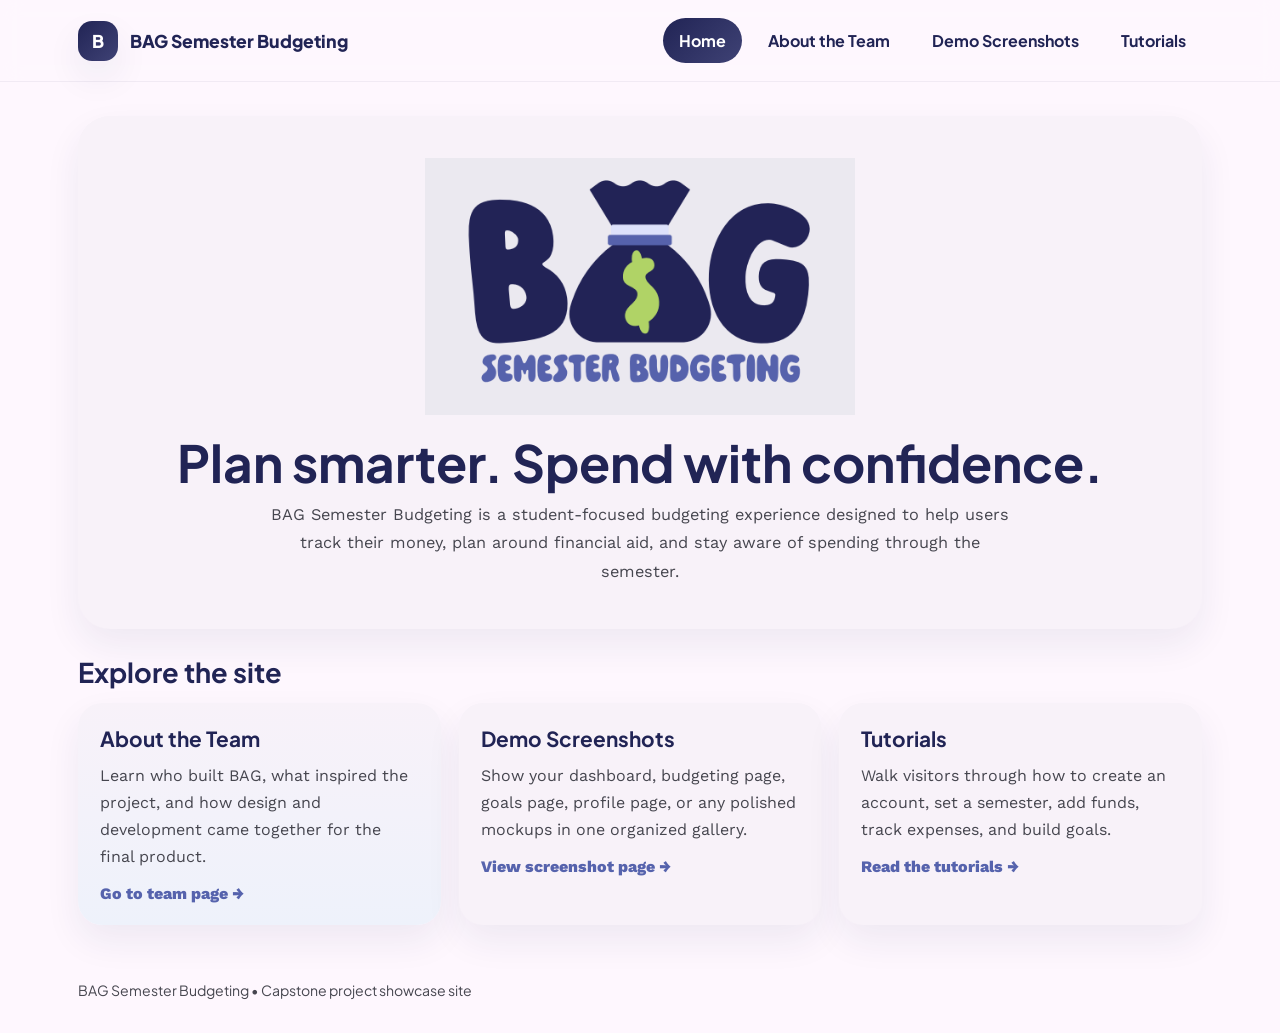
==== index.html @ ae292c99 "Remove button row from index.html Removed button row with links to team, demo screenshots, and tutor" ====
<!DOCTYPE html>
<html lang="en">
<head>
  <meta charset="UTF-8">
  <meta name="viewport" content="width=device-width, initial-scale=1.0">
  <title>BAG | Semester Budgeting</title>
  <link rel="stylesheet" href="styles.css">
</head>
<body>
  <header class="site-header">
    <nav class="navbar">
      <a class="brand" href="index.html">
        <span class="brand-badge">B</span>
        <span>BAG Semester Budgeting</span>
      </a>
      <div class="nav-links">
        <a class="active" href="index.html">Home</a>
        <a href="about.html">About the Team</a>
        <a href="screenshots.html">Demo Screenshots</a>
        <a href="tutorials.html">Tutorials</a>
      </div>
    </nav>
  </header>

  <main>
    <section class="hero">
      <img src="baglogomain.png" alt="BAG Semester Budgeting logo">
      <h1>Plan smarter. Spend with confidence.</h1>
      <p>
        BAG Semester Budgeting is a student-focused budgeting experience designed to help users track their money,
        plan around financial aid, and stay aware of spending through the semester.
      </p>
      
    </section>

    <section>
      <h2 class="section-title">Explore the site</h2>
      <div class="grid">
        <article class="card highlight">
          <h3>About the Team</h3>
          <p>
            Learn who built BAG, what inspired the project, and how design and development came together for the final product.
          </p>
          <a class="link" href="about.html">Go to team page →</a>
        </article>

        <article class="card">
          <h3>Demo Screenshots</h3>
          <p>
            Show your dashboard, budgeting page, goals page, profile page, or any polished mockups in one organized gallery.
          </p>
          <a class="link" href="screenshots.html">View screenshot page →</a>
        </article>

        <article class="card">
          <h3>Tutorials</h3>
          <p>
            Walk visitors through how to create an account, set a semester, add funds, track expenses, and build goals.
          </p>
          <a class="link" href="tutorials.html">Read the tutorials →</a>
        </article>
      </div>
    </section>
  </main>

  <footer class="footer">
    BAG Semester Budgeting • Capstone project showcase site
  </footer>
</body>
</html>
---- styles.css ----
@import url('https://fonts.googleapis.com/css2?family=Plus+Jakarta+Sans:wght@500;600;700;800&family=Work+Sans:wght@400;500;600;700&display=swap');

:root{
  --bg:#fef7fe;
  --surface:#f8f2f9;
  --surface-2:#f2ecf3;
  --surface-3:#e6e1e8;
  --primary:#212455;
  --primary-2:#3f4275;
  --accent:#5663AD;
  --green:#B0D365;
  --green-dark:#516e03;
  --text:#1d1b20;
  --muted:#46464f;
  --line:#ddd7df;
  --danger:#ba1a1a;
  --radius-sm:12px;
  --radius-md:16px;
  --radius-lg:24px;
  --radius-xl:32px;
  --pill:999px;
  --shadow-soft:0 16px 36px rgba(33,36,85,.07);
}

*{box-sizing:border-box}
html,body{margin:0;padding:0;background:var(--bg);color:var(--text);font-family:"Work Sans",system-ui,sans-serif;}
body{min-height:100vh;}
h1,h2,h3,h4,h5,h6,.brand,.button,.nav-links a,.hero-kicker,.footer{font-family:"Plus Jakarta Sans",system-ui,sans-serif;}
a{color:var(--accent);text-decoration:none}
a:hover{text-decoration:none}

.site-header{
  position:sticky;top:0;z-index:20;
  background:rgba(254,247,254,.88);
  backdrop-filter:blur(10px);
  border-bottom:1px solid rgba(33,36,85,.06);
}

.navbar{
  max-width:1180px;
  margin:0 auto;
  padding:18px 28px;
  display:flex;
  align-items:center;
  justify-content:space-between;
  gap:20px;
}

.brand{
  display:flex;align-items:center;gap:12px;
  color:var(--primary);font-weight:800;font-size:1.1rem;
}

.brand-badge{
  width:40px;height:40px;border-radius:14px;
  display:inline-flex;align-items:center;justify-content:center;
  background:linear-gradient(135deg,var(--primary),var(--primary-2));
  color:#fff;font-weight:800;
  box-shadow:var(--shadow-soft);
}

.nav-links{display:flex;align-items:center;gap:10px;flex-wrap:wrap;}
.nav-links a{
  color:var(--primary);
  padding:12px 16px;
  border-radius:var(--pill);
  font-weight:700;
  transition:all .18s ease;
}
.nav-links a:hover{background:#ece7ee;transform:translateY(-1px)}
.nav-links a.active{background:linear-gradient(135deg,var(--primary),var(--primary-2));color:#fff;}

main{max-width:1180px;margin:0 auto;padding:34px 28px 56px;}

.hero,.page-hero{
  background:var(--surface);
  border-radius:var(--radius-xl);
  box-shadow:var(--shadow-soft);
  padding:42px 34px;
  margin-bottom:26px;
}

.hero{
  text-align:center;
}

.hero img{
  display:block;
  width:min(100%, 430px);
  margin:0 auto 20px;
}

.hero-kicker{
  margin:0 0 10px;
  color:var(--accent);
  font-size:12px;
  font-weight:800;
  letter-spacing:.14em;
  text-transform:uppercase;
}

.hero h1,.page-hero h1{
  margin:0 0 12px;
  color:var(--primary);
  font-size:clamp(2rem,4vw,3.3rem);
  line-height:1.06;
}

.hero p,.page-hero p{
  max-width:760px;
  margin:0 auto;
  color:var(--muted);
  font-size:1.02rem;
  line-height:1.75;
}

.page-hero p{margin:0;max-width:800px;}

.button-row{
  margin-top:24px;
  display:flex;justify-content:center;gap:12px;flex-wrap:wrap;
}

.button{
  display:inline-flex;align-items:center;justify-content:center;gap:8px;
  padding:13px 20px;border-radius:var(--pill);
  font-weight:800;
  transition:transform .15s ease, filter .15s ease;
}
.button:hover{transform:translateY(-1px);filter:brightness(1.03)}
.button.primary{background:linear-gradient(135deg,var(--primary),var(--primary-2));color:#fff;}
.button.secondary{background:#ece7ee;color:var(--primary);}

.section-title{
  margin:0 0 14px;
  color:var(--primary);
  font-size:1.7rem;
}

.grid,.team-grid,.tutorial-list,.screenshot-grid{
  display:grid;
  gap:18px;
}

.grid{grid-template-columns:repeat(3,minmax(0,1fr));}
.team-grid{grid-template-columns:repeat(3,minmax(0,1fr));}
.screenshot-grid{grid-template-columns:repeat(2,minmax(0,1fr));}

.card,.person-card,.tutorial-step,.screenshot-card{
  background:var(--surface);
  border-radius:var(--radius-lg);
  padding:22px;
  box-shadow:var(--shadow-soft);
}

.card.highlight,.person-card.highlight,.screenshot-card.highlight{
  background:linear-gradient(180deg,#f8f2f9 0%, #eef2fb 100%);
}

.card h3,.person-card h3,.tutorial-step h3,.screenshot-card h3{
  margin:0 0 10px;
  color:var(--primary);
  font-size:1.3rem;
}

.card p,.person-card p,.tutorial-step p,.screenshot-card p{
  margin:0;
  color:var(--muted);
  line-height:1.7;
}

.link{
  display:inline-flex;
  margin-top:14px;
  font-weight:800;
}

.person-card small,.screenshot-label{
  display:inline-flex;
  margin-bottom:10px;
  padding:6px 10px;
  border-radius:999px;
  font-size:.78rem;
  font-weight:700;
  background:rgba(176,211,101,.2);
  color:var(--green-dark);
}

.tutorial-list{grid-template-columns:1fr;}
.tutorial-step{
  display:grid;
  grid-template-columns:74px 1fr;
  align-items:start;
  gap:18px;
}
.step-num{
  width:58px;height:58px;border-radius:18px;
  display:flex;align-items:center;justify-content:center;
  background:linear-gradient(135deg,var(--primary),var(--primary-2));
  color:#fff;font-size:1.3rem;font-weight:800;
}

.screenshot-preview{
  width:100%;
  min-height:220px;
  border-radius:20px;
  border:2px dashed var(--line);
  background:linear-gradient(180deg,#fff 0%, #f2ecf3 100%);
  display:flex;align-items:center;justify-content:center;
  text-align:center;
  color:var(--muted);
  padding:18px;
  margin:12px 0 14px;
}

.callout{
  margin-top:16px;
  padding:15px 17px;
  border-radius:18px;
  background:#fff;
  border-left:5px solid var(--green);
  color:var(--text);
}

.footer{
  max-width:1180px;
  margin:0 auto;
  padding:0 28px 34px;
  color:var(--muted);
  font-size:.88rem;
}

@media (max-width: 980px){
  .grid,.team-grid,.screenshot-grid{grid-template-columns:1fr 1fr;}
}

@media (max-width: 760px){
  .navbar{padding:16px 18px;align-items:flex-start;flex-direction:column;}
  main{padding:24px 18px 44px;}
  .hero,.page-hero{padding:28px 20px;}
  .grid,.team-grid,.screenshot-grid{grid-template-columns:1fr;}
  .tutorial-step{grid-template-columns:1fr;}
  .step-num{width:52px;height:52px;}
  .footer{padding:0 18px 28px;}
}
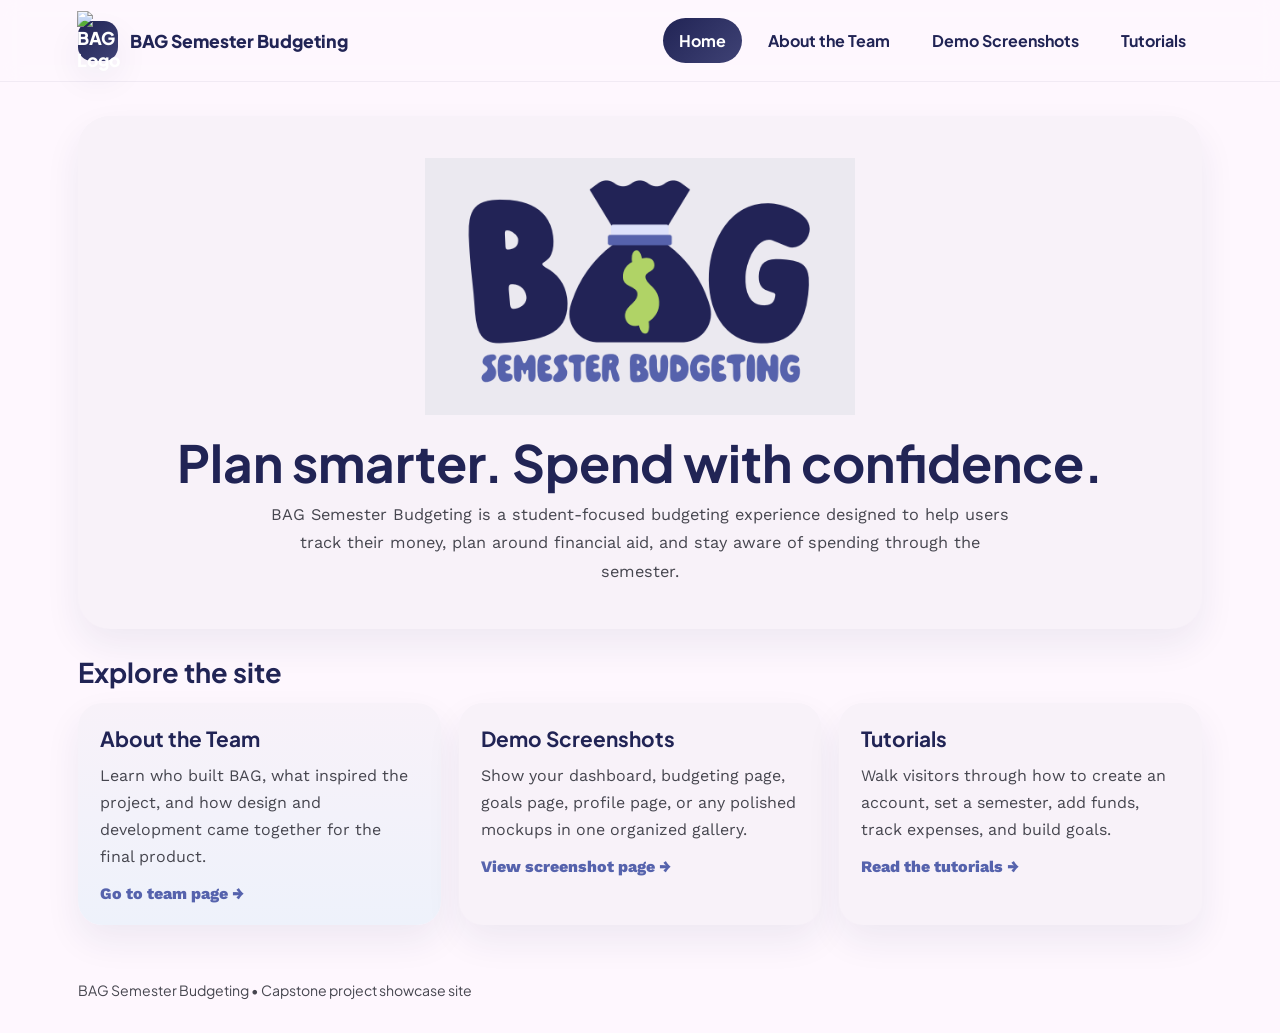
==== commit 62cba6f7: "Replace brand badge span with image in navbar" ====
--- a/index.html
+++ b/index.html
@@ -10,7 +10,9 @@
   <header class="site-header">
     <nav class="navbar">
       <a class="brand" href="index.html">
-        <span class="brand-badge">B</span>
+        <div class="brand-badge">
+        <img src="baglogo.png" alt="BAG Logo">
+        </div>
         <span>BAG Semester Budgeting</span>
       </a>
       <div class="nav-links">
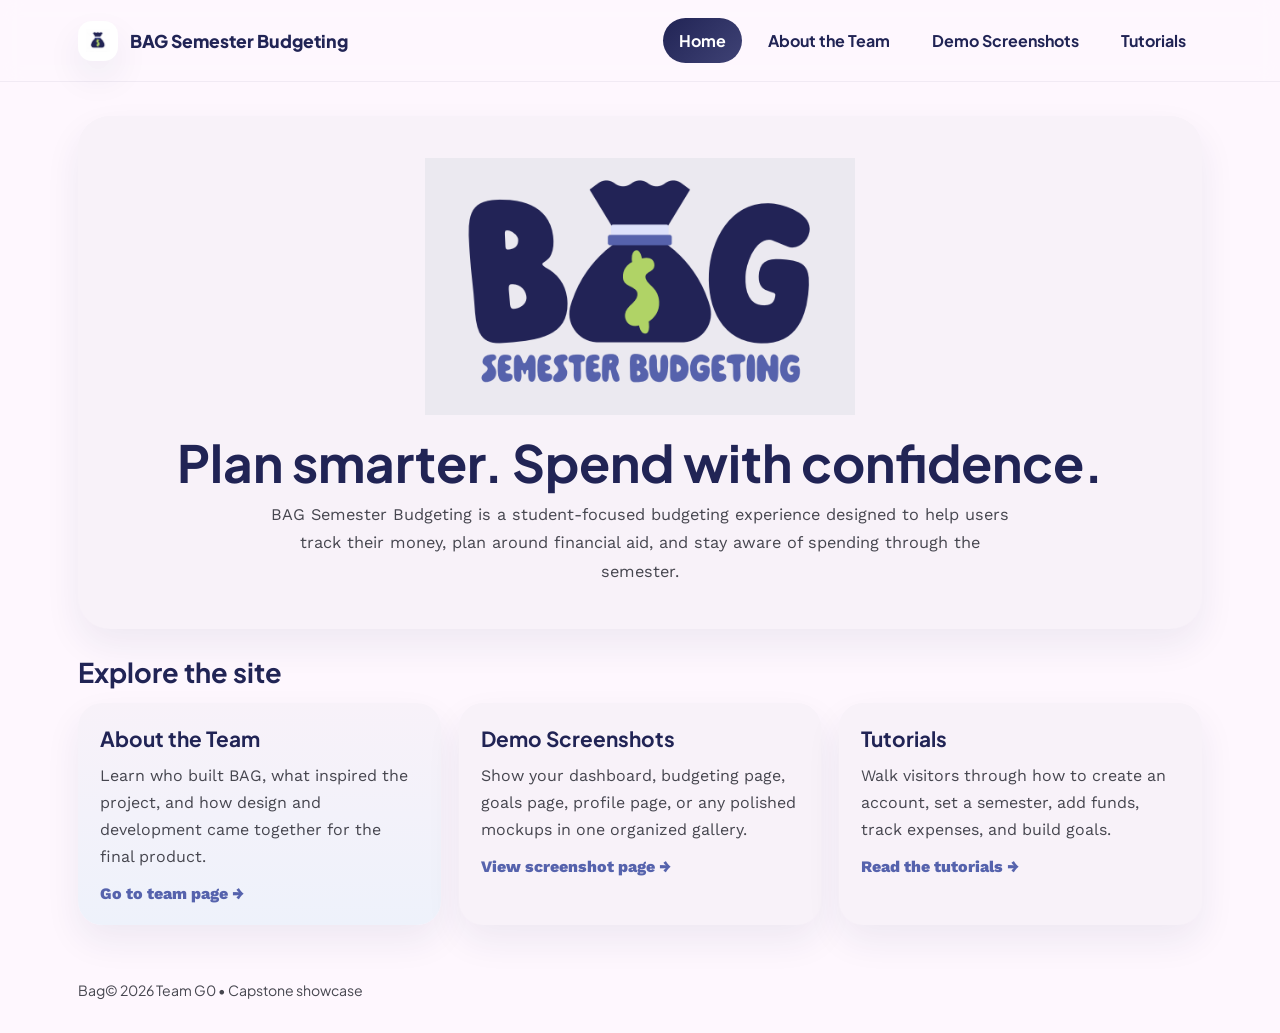
==== commit 250ff71b: "Update footer text for branding and year" ====
--- a/index.html
+++ b/index.html
@@ -66,7 +66,7 @@
   </main>
 
   <footer class="footer">
-    BAG Semester Budgeting • Capstone project showcase site
+    Bag© 2026 Team G0 • Capstone showcase 
   </footer>
 </body>
 </html>
--- a/styles.css
+++ b/styles.css
@@ -23,14 +23,36 @@
 }
 
 *{box-sizing:border-box}
-html,body{margin:0;padding:0;background:var(--bg);color:var(--text);font-family:"Work Sans",system-ui,sans-serif;}
-body{min-height:100vh;}
-h1,h2,h3,h4,h5,h6,.brand,.button,.nav-links a,.hero-kicker,.footer{font-family:"Plus Jakarta Sans",system-ui,sans-serif;}
-a{color:var(--accent);text-decoration:none}
-a:hover{text-decoration:none}
+
+html,body{
+  margin:0;
+  padding:0;
+  background:var(--bg);
+  color:var(--text);
+  font-family:"Work Sans",system-ui,sans-serif;
+}
+
+body{
+  min-height:100vh;
+}
+
+h1,h2,h3,h4,h5,h6,.brand,.button,.nav-links a,.hero-kicker,.footer{
+  font-family:"Plus Jakarta Sans",system-ui,sans-serif;
+}
+
+a{
+  color:var(--accent);
+  text-decoration:none;
+}
+
+a:hover{
+  text-decoration:none;
+}
 
 .site-header{
-  position:sticky;top:0;z-index:20;
+  position:sticky;
+  top:0;
+  z-index:20;
   background:rgba(254,247,254,.88);
   backdrop-filter:blur(10px);
   border-bottom:1px solid rgba(33,36,85,.06);
@@ -47,19 +69,40 @@
 }
 
 .brand{
-  display:flex;align-items:center;gap:12px;
-  color:var(--primary);font-weight:800;font-size:1.1rem;
+  display:flex;
+  align-items:center;
+  gap:12px;
+  color:var(--primary);
+  font-weight:800;
+  font-size:1.1rem;
 }
 
 .brand-badge{
-  width:40px;height:40px;border-radius:14px;
-  display:inline-flex;align-items:center;justify-content:center;
-  background:linear-gradient(135deg,var(--primary),var(--primary-2));
-  color:#fff;font-weight:800;
+  width:40px;
+  height:40px;
+  border-radius:14px;
+  display:inline-flex;
+  align-items:center;
+  justify-content:center;
+  background:#fff;
   box-shadow:var(--shadow-soft);
-}
-
-.nav-links{display:flex;align-items:center;gap:10px;flex-wrap:wrap;}
+  overflow:hidden;
+}
+
+.brand-badge img{
+  max-width:60%;
+  max-height:60%;
+  object-fit:contain;
+  display:block;
+}
+
+.nav-links{
+  display:flex;
+  align-items:center;
+  gap:10px;
+  flex-wrap:wrap;
+}
+
 .nav-links a{
   color:var(--primary);
   padding:12px 16px;
@@ -67,10 +110,22 @@
   font-weight:700;
   transition:all .18s ease;
 }
-.nav-links a:hover{background:#ece7ee;transform:translateY(-1px)}
-.nav-links a.active{background:linear-gradient(135deg,var(--primary),var(--primary-2));color:#fff;}
-
-main{max-width:1180px;margin:0 auto;padding:34px 28px 56px;}
+
+.nav-links a:hover{
+  background:#ece7ee;
+  transform:translateY(-1px);
+}
+
+.nav-links a.active{
+  background:linear-gradient(135deg,var(--primary),var(--primary-2));
+  color:#fff;
+}
+
+main{
+  max-width:1180px;
+  margin:0 auto;
+  padding:34px 28px 56px;
+}
 
 .hero,.page-hero{
   background:var(--surface);
@@ -114,22 +169,44 @@
   line-height:1.75;
 }
 
-.page-hero p{margin:0;max-width:800px;}
+.page-hero p{
+  margin:0;
+  max-width:800px;
+}
 
 .button-row{
   margin-top:24px;
-  display:flex;justify-content:center;gap:12px;flex-wrap:wrap;
+  display:flex;
+  justify-content:center;
+  gap:12px;
+  flex-wrap:wrap;
 }
 
 .button{
-  display:inline-flex;align-items:center;justify-content:center;gap:8px;
-  padding:13px 20px;border-radius:var(--pill);
+  display:inline-flex;
+  align-items:center;
+  justify-content:center;
+  gap:8px;
+  padding:13px 20px;
+  border-radius:var(--pill);
   font-weight:800;
   transition:transform .15s ease, filter .15s ease;
 }
-.button:hover{transform:translateY(-1px);filter:brightness(1.03)}
-.button.primary{background:linear-gradient(135deg,var(--primary),var(--primary-2));color:#fff;}
-.button.secondary{background:#ece7ee;color:var(--primary);}
+
+.button:hover{
+  transform:translateY(-1px);
+  filter:brightness(1.03);
+}
+
+.button.primary{
+  background:linear-gradient(135deg,var(--primary),var(--primary-2));
+  color:#fff;
+}
+
+.button.secondary{
+  background:#ece7ee;
+  color:var(--primary);
+}
 
 .section-title{
   margin:0 0 14px;
@@ -142,9 +219,18 @@
   gap:18px;
 }
 
-.grid{grid-template-columns:repeat(3,minmax(0,1fr));}
-.team-grid{grid-template-columns:repeat(3,minmax(0,1fr));}
-.screenshot-grid{grid-template-columns:repeat(2,minmax(0,1fr));}
+.grid{
+  grid-template-columns:repeat(3,minmax(0,1fr));
+}
+
+/* TOP = 4 cards in a clean 2x2 layout */
+.team-grid{
+  grid-template-columns:repeat(2,minmax(0,1fr));
+}
+
+.screenshot-grid{
+  grid-template-columns:repeat(2,minmax(0,1fr));
+}
 
 .card,.person-card,.tutorial-step,.screenshot-card{
   background:var(--surface);
@@ -186,18 +272,28 @@
   color:var(--green-dark);
 }
 
-.tutorial-list{grid-template-columns:1fr;}
+.tutorial-list{
+  grid-template-columns:1fr;
+}
+
 .tutorial-step{
   display:grid;
   grid-template-columns:74px 1fr;
   align-items:start;
   gap:18px;
 }
+
 .step-num{
-  width:58px;height:58px;border-radius:18px;
-  display:flex;align-items:center;justify-content:center;
+  width:58px;
+  height:58px;
+  border-radius:18px;
+  display:flex;
+  align-items:center;
+  justify-content:center;
   background:linear-gradient(135deg,var(--primary),var(--primary-2));
-  color:#fff;font-size:1.3rem;font-weight:800;
+  color:#fff;
+  font-size:1.3rem;
+  font-weight:800;
 }
 
 .screenshot-preview{
@@ -206,7 +302,9 @@
   border-radius:20px;
   border:2px dashed var(--line);
   background:linear-gradient(180deg,#fff 0%, #f2ecf3 100%);
-  display:flex;align-items:center;justify-content:center;
+  display:flex;
+  align-items:center;
+  justify-content:center;
   text-align:center;
   color:var(--muted);
   padding:18px;
@@ -222,6 +320,27 @@
   color:var(--text);
 }
 
+/* Centered sections for Our Goal and Team Member Five */
+.center-section{
+  display:flex;
+  justify-content:center;
+  margin-top:20px;
+}
+
+.center-section .person-card{
+  width:100%;
+}
+
+/* Our Goal = centered and wider */
+.goal-card{
+  max-width:1040px;
+}
+
+/* Team Member 5 = centered and same size as top cards */
+.member-five-card{
+  max-width:calc((1180px - 28px - 28px - 18px) / 2);
+}
+
 .footer{
   max-width:1180px;
   margin:0 auto;
@@ -231,15 +350,50 @@
 }
 
 @media (max-width: 980px){
-  .grid,.team-grid,.screenshot-grid{grid-template-columns:1fr 1fr;}
+  .grid,.team-grid,.screenshot-grid{
+    grid-template-columns:1fr 1fr;
+  }
+
+  .goal-card,
+  .member-five-card{
+    max-width:none;
+  }
 }
 
 @media (max-width: 760px){
-  .navbar{padding:16px 18px;align-items:flex-start;flex-direction:column;}
-  main{padding:24px 18px 44px;}
-  .hero,.page-hero{padding:28px 20px;}
-  .grid,.team-grid,.screenshot-grid{grid-template-columns:1fr;}
-  .tutorial-step{grid-template-columns:1fr;}
-  .step-num{width:52px;height:52px;}
-  .footer{padding:0 18px 28px;}
-}
+  .navbar{
+    padding:16px 18px;
+    align-items:flex-start;
+    flex-direction:column;
+  }
+
+  main{
+    padding:24px 18px 44px;
+  }
+
+  .hero,.page-hero{
+    padding:28px 20px;
+  }
+
+  .grid,.team-grid,.screenshot-grid{
+    grid-template-columns:1fr;
+  }
+
+  .tutorial-step{
+    grid-template-columns:1fr;
+  }
+
+  .step-num{
+    width:52px;
+    height:52px;
+  }
+
+  .footer{
+    padding:0 18px 28px;
+  }
+
+  .goal-card,
+  .member-five-card{
+    max-width:none;
+  }
+}
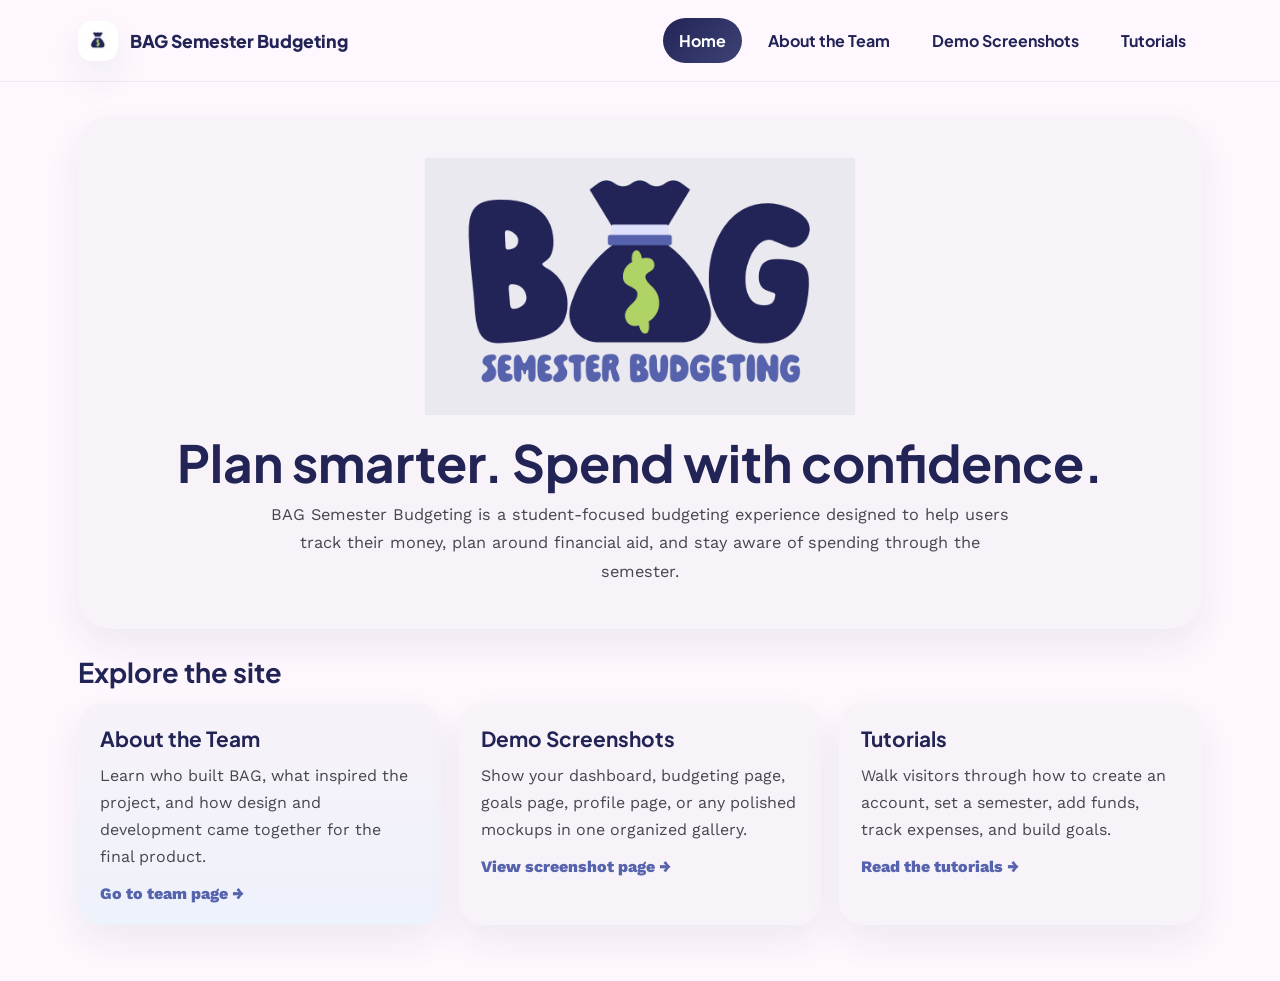
==== commit 1200d941: "Remove footer from index.html Removed footer section from the HTML file." ====
--- a/index.html
+++ b/index.html
@@ -11,7 +11,7 @@
     <nav class="navbar">
       <a class="brand" href="index.html">
         <div class="brand-badge">
-        <img src="baglogo.png" alt="BAG Logo">
+        <img src="images/logos/baglogo.png" alt="BAG Logo">
         </div>
         <span>BAG Semester Budgeting</span>
       </a>
@@ -26,7 +26,7 @@
 
   <main>
     <section class="hero">
-      <img src="baglogomain.png" alt="BAG Semester Budgeting logo">
+      <img src="images/logos/baglogomain.png" alt="BAG Semester Budgeting logo">
       <h1>Plan smarter. Spend with confidence.</h1>
       <p>
         BAG Semester Budgeting is a student-focused budgeting experience designed to help users track their money,
@@ -65,8 +65,6 @@
     </section>
   </main>
 
-  <footer class="footer">
-    Bag© 2026 Team G0 • Capstone showcase 
-  </footer>
+  
 </body>
 </html>
--- a/styles.css
+++ b/styles.css
@@ -225,7 +225,9 @@
 
 /* TOP = 4 cards in a clean 2x2 layout */
 .team-grid{
-  grid-template-columns:repeat(2,minmax(0,1fr));
+  display: grid;
+  grid-template-columns: repeat(4, minmax(0, 1fr));
+  gap: 20px;
 }
 
 .screenshot-grid{
@@ -397,3 +399,35 @@
     max-width:none;
   }
 }
+
+/* layout for image + text */
+.person-row {
+  display: flex;
+  align-items: flex-start;
+  gap: 16px;
+}
+
+/* profile image */
+.person-photo {
+  width: 70px;
+  height: 70px;
+  border-radius: 50%; /* circle */
+  object-fit: cover;
+  flex-shrink: 0;
+  border: 2px solid var(--surface-3);
+}
+
+/* text container */
+.person-info {
+  display: flex;
+  flex-direction: column;
+}
+
+.card-photo {
+  width: 120px;
+  height: 120px;
+  object-fit: cover;
+  border-radius: 12px;
+  display: block;
+  margin: 0 auto 12px; /* centers it */
+}
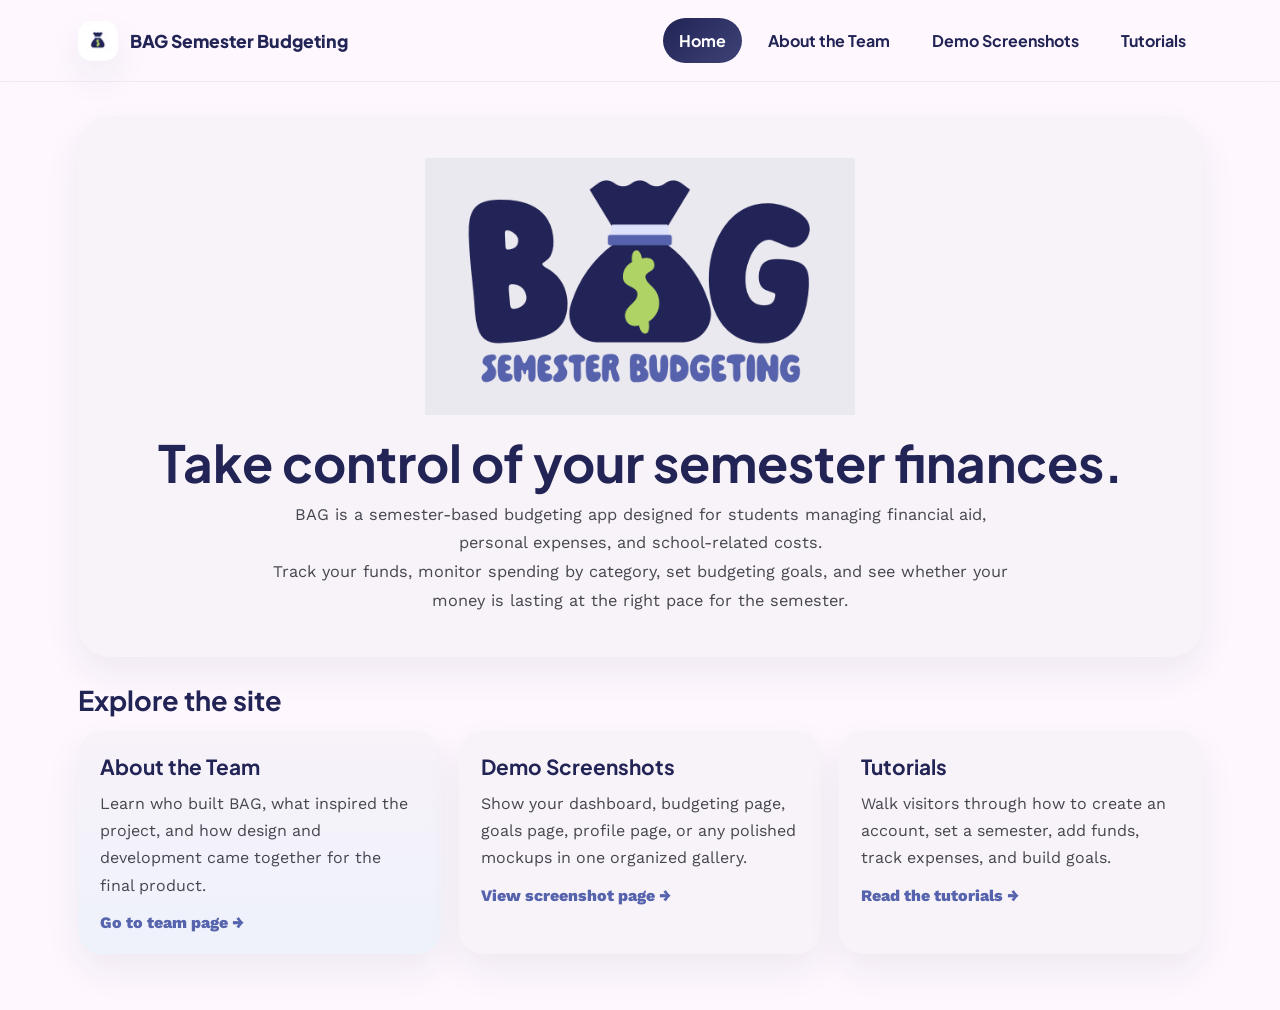
==== commit 7da44599: "Update index.html" ====
--- a/index.html
+++ b/index.html
@@ -27,10 +27,16 @@
   <main>
     <section class="hero">
       <img src="images/logos/baglogomain.png" alt="BAG Semester Budgeting logo">
-      <h1>Plan smarter. Spend with confidence.</h1>
+      <h1>Take control of your semester finances.</h1>
+
       <p>
-        BAG Semester Budgeting is a student-focused budgeting experience designed to help users track their money,
-        plan around financial aid, and stay aware of spending through the semester.
+        BAG is a semester-based budgeting app designed for students managing financial aid,
+        personal expenses, and school-related costs.
+      </p>
+
+      <p>
+        Track your funds, monitor spending by category, set budgeting goals, and see whether
+        your money is lasting at the right pace for the semester.
       </p>
       
     </section>
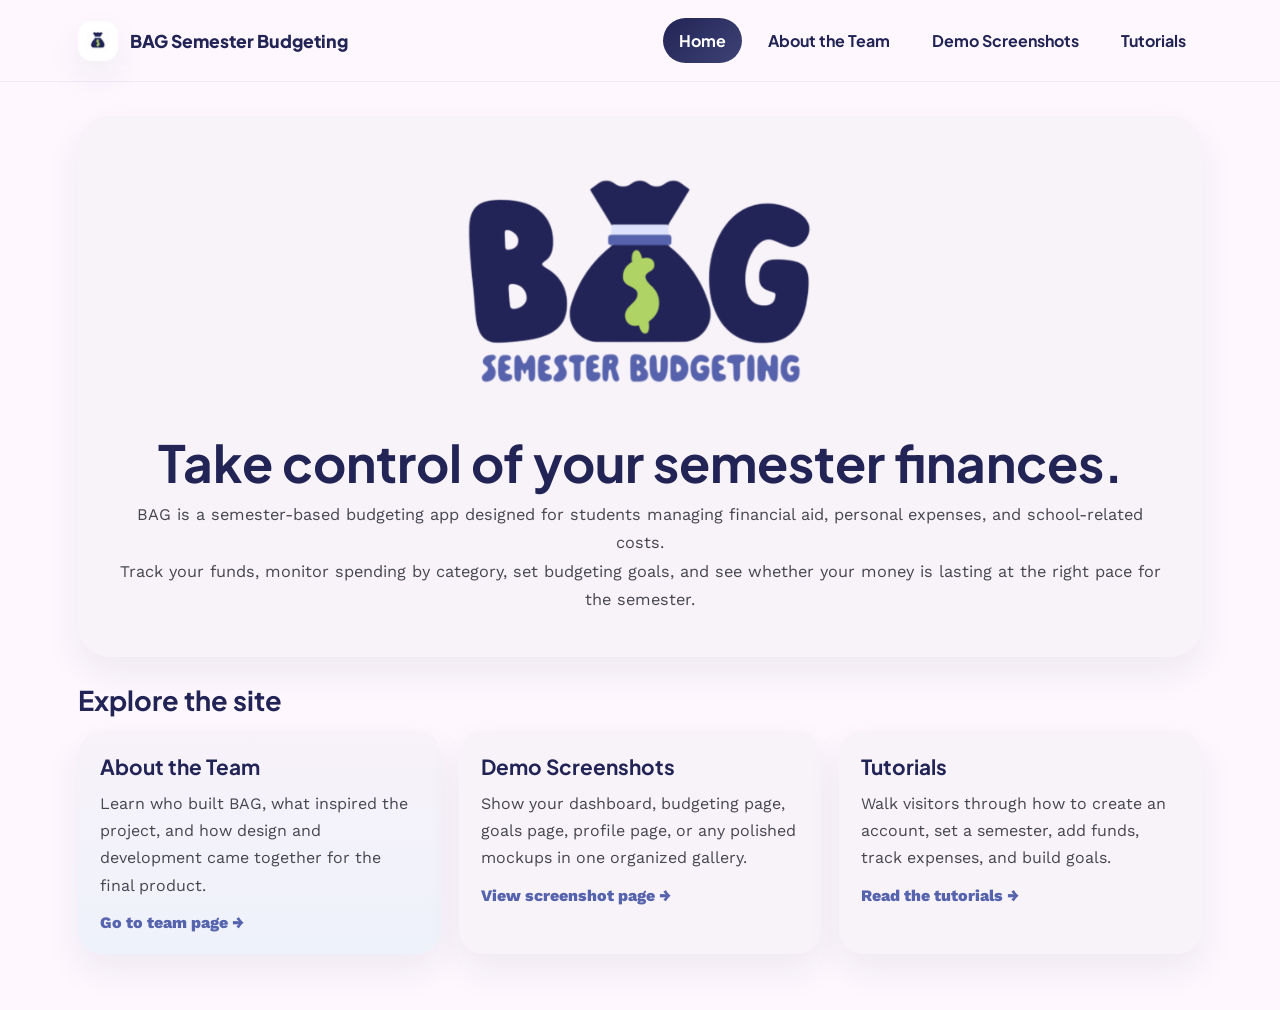
==== commit 64460624: "Update logo image source in index.html" ====
--- a/index.html
+++ b/index.html
@@ -26,7 +26,7 @@
 
   <main>
     <section class="hero">
-      <img src="images/logos/baglogomain.png" alt="BAG Semester Budgeting logo">
+      <img src="images/logos/baglogotransparent.png" alt="BAG Semester Budgeting logo">
       <h1>Take control of your semester finances.</h1>
 
       <p>
--- a/styles.css
+++ b/styles.css
@@ -162,16 +162,20 @@
 }
 
 .hero p,.page-hero p{
-  max-width:760px;
-  margin:0 auto;
+  max-width:100%;
+  margin:0;
   color:var(--muted);
   font-size:1.02rem;
   line-height:1.75;
 }
 
 .page-hero p{
-  margin:0;
-  max-width:800px;
+  max-width:950px;
+}
+
+.page-hero{
+  max-width:1100px;
+  margin:0 auto 26px;
 }
 
 .button-row{
@@ -431,3 +435,17 @@
   display: block;
   margin: 0 auto 12px; /* centers it */
 }
+
+/* Center team member names, roles, and buttons under photos */
+.person-card {
+  text-align: center;
+}
+
+.person-card h3,
+.person-card small {
+  text-align: center;
+}
+
+.person-card .button {
+  margin: 12px auto 0;
+}
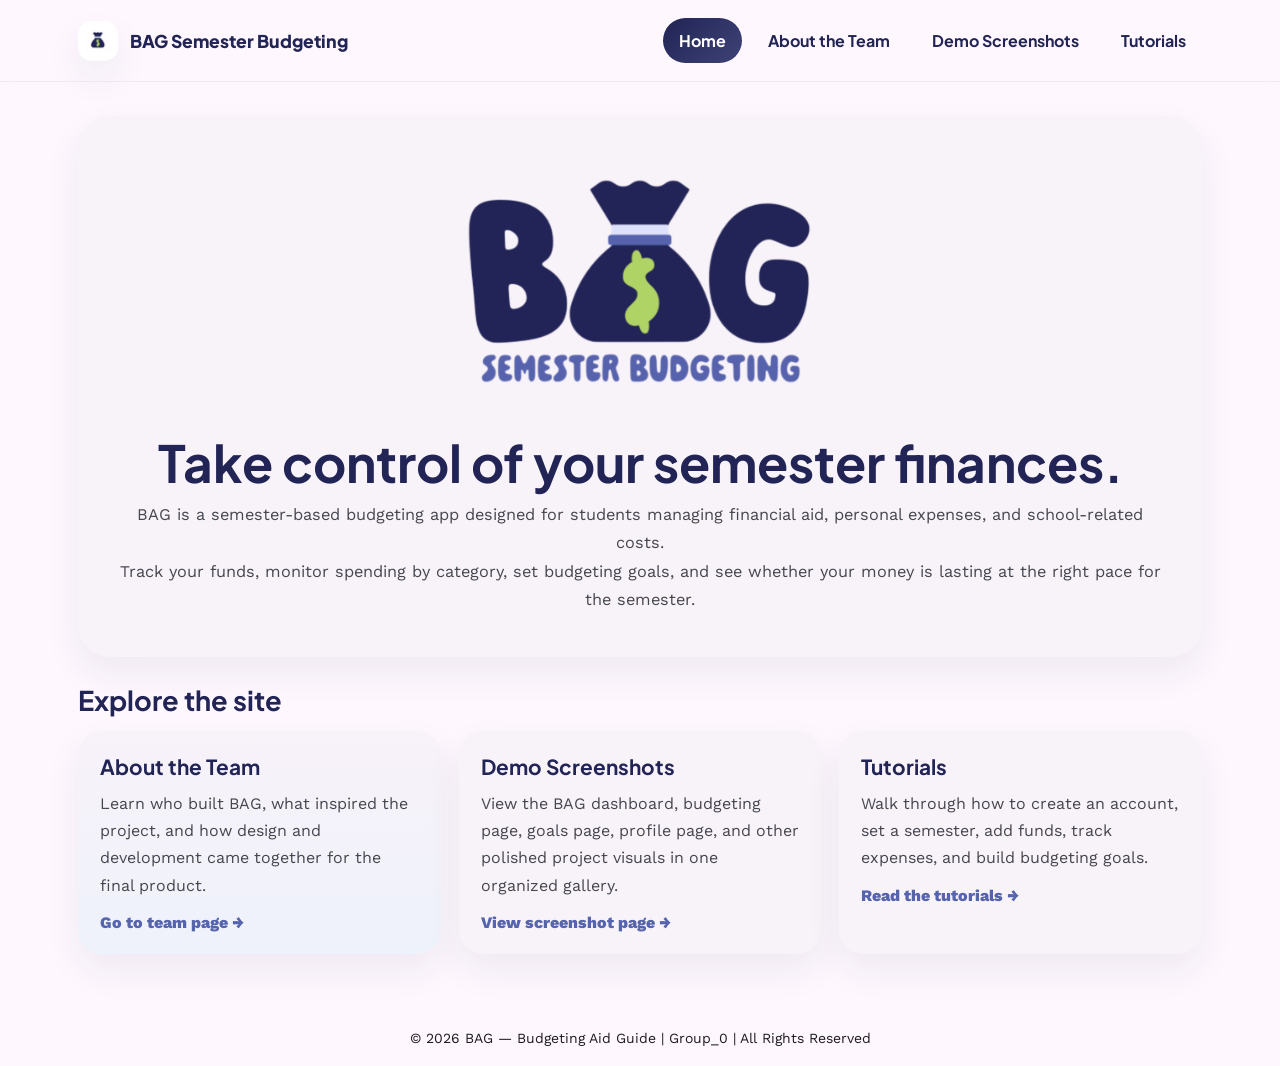
==== commit a9bdde6f: "Add copyright protections to website repository" ====
--- a/index.html
+++ b/index.html
@@ -11,7 +11,7 @@
     <nav class="navbar">
       <a class="brand" href="index.html">
         <div class="brand-badge">
-        <img src="images/logos/baglogo.png" alt="BAG Logo">
+          <img src="images/logos/baglogo.png" alt="BAG Logo">
         </div>
         <span>BAG Semester Budgeting</span>
       </a>
@@ -38,7 +38,6 @@
         Track your funds, monitor spending by category, set budgeting goals, and see whether
         your money is lasting at the right pace for the semester.
       </p>
-      
     </section>
 
     <section>
@@ -55,7 +54,7 @@
         <article class="card">
           <h3>Demo Screenshots</h3>
           <p>
-            Show your dashboard, budgeting page, goals page, profile page, or any polished mockups in one organized gallery.
+            View the BAG dashboard, budgeting page, goals page, profile page, and other polished project visuals in one organized gallery.
           </p>
           <a class="link" href="screenshots.html">View screenshot page →</a>
         </article>
@@ -63,7 +62,7 @@
         <article class="card">
           <h3>Tutorials</h3>
           <p>
-            Walk visitors through how to create an account, set a semester, add funds, track expenses, and build goals.
+            Walk through how to create an account, set a semester, add funds, track expenses, and build budgeting goals.
           </p>
           <a class="link" href="tutorials.html">Read the tutorials →</a>
         </article>
@@ -71,6 +70,8 @@
     </section>
   </main>
 
-  
+  <footer style="text-align:center; padding:20px; font-size:14px;">
+    © 2026 BAG — Budgeting Aid Guide | Group_0 | All Rights Reserved
+  </footer>
 </body>
-</html>
+</html>
--- a/styles.css
+++ b/styles.css
@@ -449,3 +449,24 @@
 .person-card .button {
   margin: 12px auto 0;
 }
+
+
+
+.screenshot-card {
+  overflow: hidden;
+}
+
+.screenshot-img {
+  width: 100%;
+  max-width: 260px;   /* controls how small they are */
+  height: auto;
+  display: block;
+  margin: 12px auto;  /* centers it */
+  border-radius: 14px;
+  object-fit: contain;
+}
+
+.screenshot-card {
+  text-align: center;
+  padding: 18px;
+}
